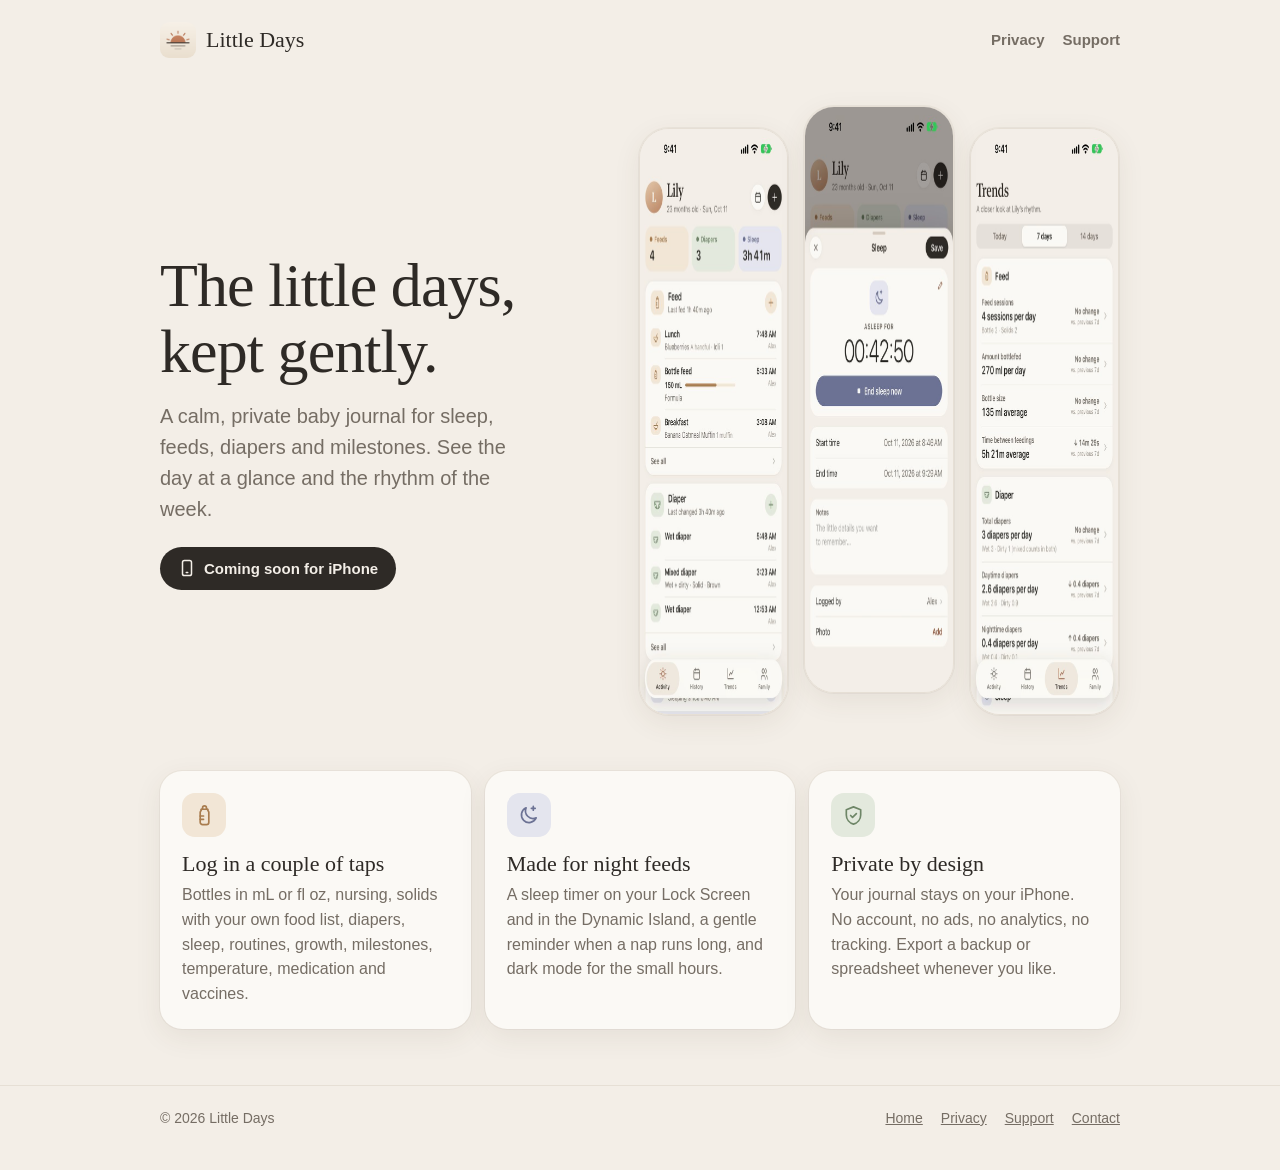
==== index.html @ df50dad7 "Update site" ====
<!doctype html>
<html lang="en">
<head>
  <meta charset="utf-8"><meta name="viewport" content="width=device-width,initial-scale=1">
  <title>Little Days · A calm, private baby journal</title>
  <meta name="description" content="Little Days is a calm, private baby journal for iPhone: sleep, feeds, diapers, growth and milestones, kept on your device.">
  <meta property="og:title" content="Little Days · A calm, private baby journal"><meta property="og:description" content="Little Days is a calm, private baby journal for iPhone: sleep, feeds, diapers, growth and milestones, kept on your device."><meta property="og:image" content="https://little-days.github.io/images/today.jpg">
  <link rel="icon" href="icon.svg" type="image/svg+xml"><link rel="apple-touch-icon" href="apple-touch-icon.png"><link rel="stylesheet" href="styles.css">
</head>
<body>
  <header class="wrap site-header"><a class="brand" href="./"><img src="apple-touch-icon.png" alt="">Little Days</a><nav><a href="privacy.html">Privacy</a><a href="support.html">Support</a></nav></header>
  <main class="wrap">
    <section class="hero">
      <div>
        <h1>The little days, kept gently.</h1>
        <p>A calm, private baby journal for sleep, feeds, diapers and milestones. See the day at a glance and the rhythm of the week.</p>
        <span class="pill"><svg viewBox="0 0 24 24" aria-hidden="true"><rect x="6" y="2" width="12" height="20" rx="2.5" fill="none" stroke="currentColor" stroke-width="2"/><path d="M11 18h2" stroke="currentColor" stroke-width="2" stroke-linecap="round"/></svg>Coming soon for iPhone</span>
      </div>
      <div class="shots"><img src="images/today.jpg" alt="Today screen with feed, diaper and sleep summaries" width="270" height="587"><img src="images/sleep.jpg" alt="Sleep timer running" width="270" height="587"><img src="images/trends.jpg" alt="Trends over seven days" width="270" height="587"></div>
    </section>
    <section class="features"><article class="feature"><div class="tile" style="background:var(--feed-t);color:var(--feed)"><svg viewBox="0 0 24 24" aria-hidden="true"><path d="M10 5.5V4a2 2 0 0 1 4 0v1.5M8.5 5.5h7"/><path d="M9 5.5 7.5 8.5V19a2.5 2.5 0 0 0 2.5 2.5h4a2.5 2.5 0 0 0 2.5-2.5V8.5L15 5.5"/><path d="M7.5 12.5H11M7.5 16H11"/></svg></div><h2>Log in a couple of taps</h2><p>Bottles in mL or fl oz, nursing, solids with your own food list, diapers, sleep, routines, growth, milestones, temperature, medication and vaccines.</p></article><article class="feature"><div class="tile" style="background:var(--sleep-t);color:var(--sleep)"><svg viewBox="0 0 24 24" aria-hidden="true"><path d="M20 14.5A8 8 0 0 1 9.5 4a8 8 0 1 0 10.5 10.5Z"/><path d="M17 2.5v4M15 4.5h4"/></svg></div><h2>Made for night feeds</h2><p>A sleep timer on your Lock Screen and in the Dynamic Island, a gentle reminder when a nap runs long, and dark mode for the small hours.</p></article><article class="feature"><div class="tile" style="background:var(--diaper-t);color:var(--diaper)"><svg viewBox="0 0 24 24" aria-hidden="true"><path d="M12 3 4.5 6v5.5c0 4.6 3.2 8.4 7.5 9.5 4.3-1.1 7.5-4.9 7.5-9.5V6Z"/><path d="m9 12 2 2 4-4"/></svg></div><h2>Private by design</h2><p>Your journal stays on your iPhone. No account, no ads, no analytics, no tracking. Export a backup or spreadsheet whenever you like.</p></article></section>
  </main>
  <footer class="site-footer"><div class="wrap"><span>© 2026 Little Days</span><nav><a href="./">Home</a><a href="privacy.html">Privacy</a><a href="support.html">Support</a><a href="mailto:littledays@proton.me">Contact</a></nav></div></footer>
</body>
</html>
---- styles.css ----
/* Little Days public site. Mirrors the app's tokens (dist/styles.css). */
:root {
  color-scheme: light dark;
  --bg: #f3eee7;
  --surface: #fbf9f5;
  --surface-2: #eee8df;
  --ink: #2e2a26;
  --ink-2: #756d64;
  --line: #e6dfd5;
  --accent-ink: #94573a;
  --accent-soft: #f1e3d9;
  --feed: #a97c4e; --feed-t: #f2e6d6;
  --diaper: #6e8667; --diaper-t: #e3e9dd;
  --sleep: #6c7294; --sleep-t: #e4e5ee;
  --shadow: 0 0 0 1px rgb(80 60 40 / 5%), 0 8px 28px rgb(80 60 40 / 8%);
  --font: -apple-system, BlinkMacSystemFont, "SF Pro Text", "Segoe UI", Roboto, "Helvetica Neue", Arial, sans-serif;
  --font-display: ui-serif, "New York", "Iowan Old Style", "Palatino Linotype", Georgia, serif;
}
@media (prefers-color-scheme: dark) {
  :root {
    --bg: #171513;
    --surface: #221f1c;
    --surface-2: #2d2925;
    --ink: #efe8de;
    --ink-2: #ada397;
    --line: #332e29;
    --accent-ink: #e09c7a;
    --accent-soft: #3a2a21;
    --feed: #d3a574; --feed-t: #3a2f24;
    --diaper: #9bb393; --diaper-t: #2a3128;
    --sleep: #a3a9cc; --sleep-t: #2a2c38;
    --shadow: 0 0 0 1px rgb(255 245 230 / 5%);
  }
}
* { box-sizing: border-box; }
html { -webkit-text-size-adjust: 100%; }
body { margin: 0; background: var(--bg); color: var(--ink); font: 17px/1.55 var(--font); -webkit-font-smoothing: antialiased; }
a { color: var(--accent-ink); }
img { max-width: 100%; }
.wrap { max-width: 1000px; margin: 0 auto; padding: 0 20px; }
.narrow { max-width: 720px; }

.site-header { display: flex; align-items: center; justify-content: space-between; gap: 16px; padding-top: 22px; padding-bottom: 22px; }
.brand { display: flex; align-items: center; gap: 10px; color: var(--ink); font: 500 22px var(--font-display); text-decoration: none; }
.brand img { width: 36px; height: 36px; border-radius: 9px; }
.site-header nav { display: flex; gap: 18px; font-size: 15px; font-weight: 600; }
.site-header nav a { color: var(--ink-2); text-decoration: none; }
.site-header nav a:hover, .site-header nav a[aria-current] { color: var(--ink); }

.hero { display: grid; gap: 40px; align-items: center; padding: 28px 0 56px; }
.hero h1 { margin: 0 0 16px; font: 400 clamp(40px, 6.2vw, 62px)/1.06 var(--font-display); letter-spacing: -.015em; }
.hero p { margin: 0 0 22px; max-width: 34ch; color: var(--ink-2); font-size: 20px; }
.pill { display: inline-flex; align-items: center; gap: 8px; padding: 10px 18px; border-radius: 999px; background: var(--ink); color: var(--bg); font-size: 15px; font-weight: 600; }
.pill svg { width: 18px; height: 18px; }
.shots { display: flex; justify-content: center; gap: 16px; }
.shots img { width: min(31%, 230px); border-radius: 30px; box-shadow: var(--shadow); border: 1px solid var(--line); }
.shots img:nth-child(2) { transform: translateY(-22px); }

.features { display: grid; gap: 14px; padding-bottom: 56px; }
.feature { padding: 22px; border-radius: 22px; background: var(--surface); box-shadow: var(--shadow); }
.feature .tile { display: grid; place-items: center; width: 44px; height: 44px; margin-bottom: 14px; border-radius: 13px; }
.feature .tile svg { width: 23px; height: 23px; fill: none; stroke: currentColor; stroke-width: 1.75; stroke-linecap: round; stroke-linejoin: round; }
.feature h2 { margin: 0 0 6px; font: 500 22px var(--font-display); }
.feature p { margin: 0; color: var(--ink-2); font-size: 16px; }

.doc { padding-top: 12px; padding-bottom: 56px; }
.doc h1 { margin: 8px 0 4px; font: 400 40px/1.1 var(--font-display); letter-spacing: -.01em; }
.doc .meta { margin: 0 0 22px; color: var(--ink-2); font-size: 15px; }
.doc .lead { font-size: 19px; color: var(--ink); }
.doc h2 { margin: 30px 0 6px; font: 500 21px/1.3 var(--font-display); }
.doc p, .doc li { color: var(--ink-2); }
.doc li + li { margin-top: 6px; }
.card { margin-top: 22px; padding: 6px 22px 20px; border-radius: 22px; background: var(--surface); box-shadow: var(--shadow); }
.contact { margin-top: 18px; padding: 16px 20px; border-radius: 18px; background: var(--accent-soft); color: var(--ink); }
.contact p { margin: 0; color: var(--ink); }
.contact small { display: block; margin-top: 6px; color: var(--ink-2); font-size: 14px; }

.site-footer { padding: 22px 0 40px; border-top: 1px solid var(--line); color: var(--ink-2); font-size: 14px; }
.site-footer .wrap { display: flex; flex-wrap: wrap; justify-content: space-between; gap: 12px; }
.site-footer nav { display: flex; gap: 18px; }
.site-footer a { color: var(--ink-2); }

@media (min-width: 820px) {
  .hero { grid-template-columns: 1fr 1.1fr; padding-top: 48px; }
  .features { grid-template-columns: repeat(3, 1fr); }
}
@media (max-width: 480px) {
  .site-header nav { gap: 14px; }
  .shots { gap: 10px; }
  .shots img { border-radius: 20px; }
}
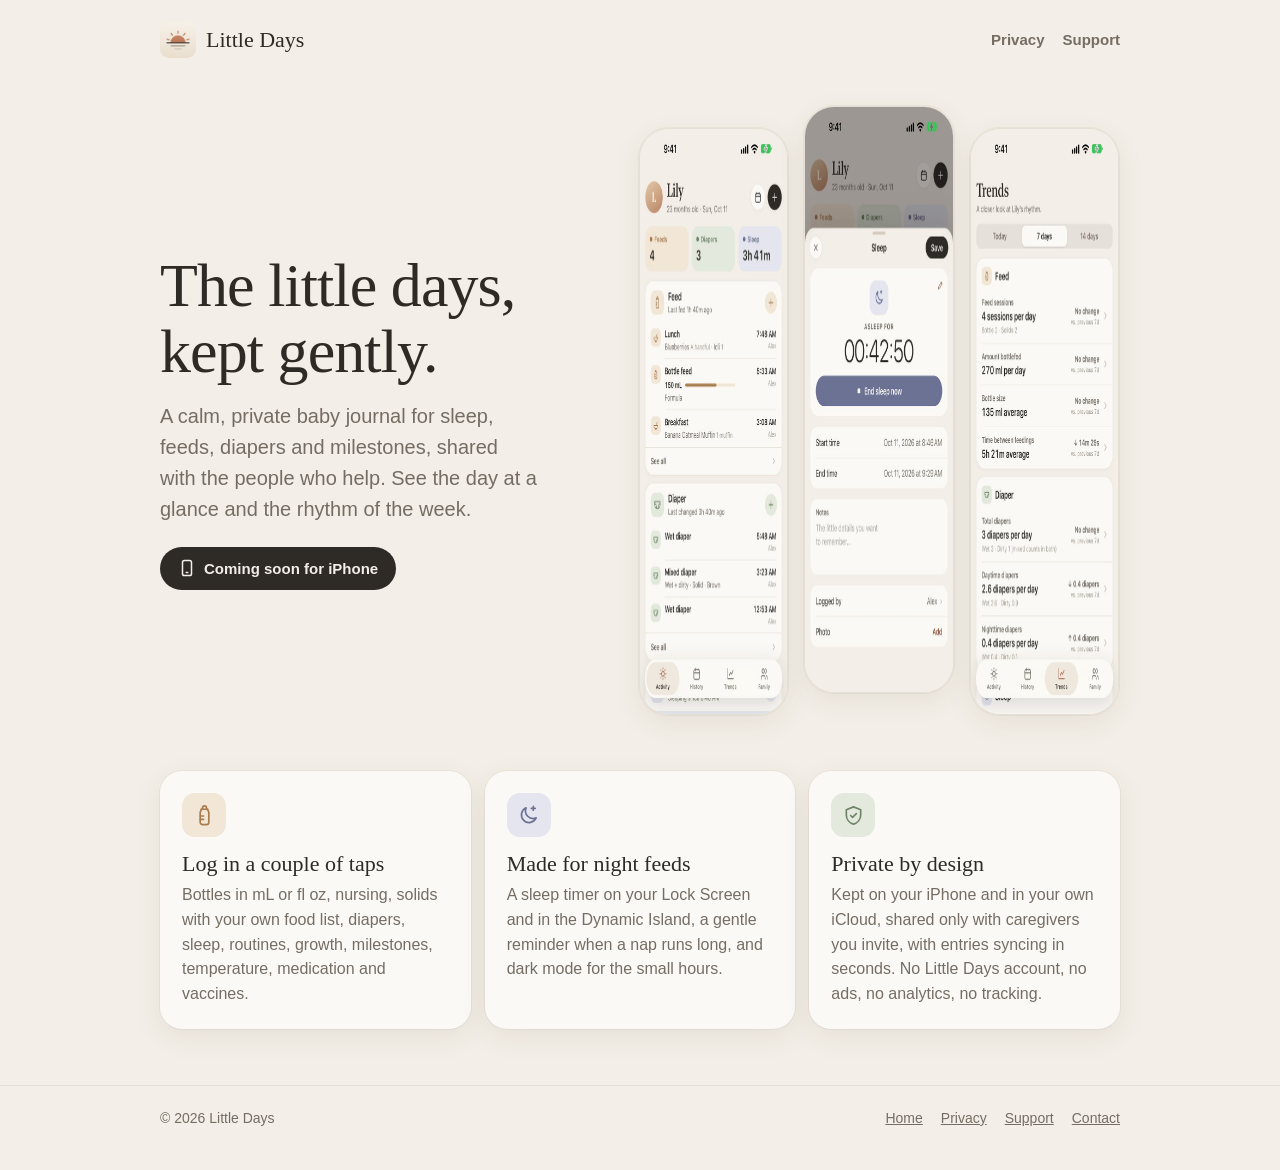
==== commit 097e7250: "Update site" ====
--- a/index.html
+++ b/index.html
@@ -13,12 +13,12 @@
     <section class="hero">
       <div>
         <h1>The little days, kept gently.</h1>
-        <p>A calm, private baby journal for sleep, feeds, diapers and milestones. See the day at a glance and the rhythm of the week.</p>
+        <p>A calm, private baby journal for sleep, feeds, diapers and milestones, shared with the people who help. See the day at a glance and the rhythm of the week.</p>
         <span class="pill"><svg viewBox="0 0 24 24" aria-hidden="true"><rect x="6" y="2" width="12" height="20" rx="2.5" fill="none" stroke="currentColor" stroke-width="2"/><path d="M11 18h2" stroke="currentColor" stroke-width="2" stroke-linecap="round"/></svg>Coming soon for iPhone</span>
       </div>
       <div class="shots"><img src="images/today.jpg" alt="Today screen with feed, diaper and sleep summaries" width="270" height="587"><img src="images/sleep.jpg" alt="Sleep timer running" width="270" height="587"><img src="images/trends.jpg" alt="Trends over seven days" width="270" height="587"></div>
     </section>
-    <section class="features"><article class="feature"><div class="tile" style="background:var(--feed-t);color:var(--feed)"><svg viewBox="0 0 24 24" aria-hidden="true"><path d="M10 5.5V4a2 2 0 0 1 4 0v1.5M8.5 5.5h7"/><path d="M9 5.5 7.5 8.5V19a2.5 2.5 0 0 0 2.5 2.5h4a2.5 2.5 0 0 0 2.5-2.5V8.5L15 5.5"/><path d="M7.5 12.5H11M7.5 16H11"/></svg></div><h2>Log in a couple of taps</h2><p>Bottles in mL or fl oz, nursing, solids with your own food list, diapers, sleep, routines, growth, milestones, temperature, medication and vaccines.</p></article><article class="feature"><div class="tile" style="background:var(--sleep-t);color:var(--sleep)"><svg viewBox="0 0 24 24" aria-hidden="true"><path d="M20 14.5A8 8 0 0 1 9.5 4a8 8 0 1 0 10.5 10.5Z"/><path d="M17 2.5v4M15 4.5h4"/></svg></div><h2>Made for night feeds</h2><p>A sleep timer on your Lock Screen and in the Dynamic Island, a gentle reminder when a nap runs long, and dark mode for the small hours.</p></article><article class="feature"><div class="tile" style="background:var(--diaper-t);color:var(--diaper)"><svg viewBox="0 0 24 24" aria-hidden="true"><path d="M12 3 4.5 6v5.5c0 4.6 3.2 8.4 7.5 9.5 4.3-1.1 7.5-4.9 7.5-9.5V6Z"/><path d="m9 12 2 2 4-4"/></svg></div><h2>Private by design</h2><p>Your journal stays on your iPhone. No account, no ads, no analytics, no tracking. Export a backup or spreadsheet whenever you like.</p></article></section>
+    <section class="features"><article class="feature"><div class="tile" style="background:var(--feed-t);color:var(--feed)"><svg viewBox="0 0 24 24" aria-hidden="true"><path d="M10 5.5V4a2 2 0 0 1 4 0v1.5M8.5 5.5h7"/><path d="M9 5.5 7.5 8.5V19a2.5 2.5 0 0 0 2.5 2.5h4a2.5 2.5 0 0 0 2.5-2.5V8.5L15 5.5"/><path d="M7.5 12.5H11M7.5 16H11"/></svg></div><h2>Log in a couple of taps</h2><p>Bottles in mL or fl oz, nursing, solids with your own food list, diapers, sleep, routines, growth, milestones, temperature, medication and vaccines.</p></article><article class="feature"><div class="tile" style="background:var(--sleep-t);color:var(--sleep)"><svg viewBox="0 0 24 24" aria-hidden="true"><path d="M20 14.5A8 8 0 0 1 9.5 4a8 8 0 1 0 10.5 10.5Z"/><path d="M17 2.5v4M15 4.5h4"/></svg></div><h2>Made for night feeds</h2><p>A sleep timer on your Lock Screen and in the Dynamic Island, a gentle reminder when a nap runs long, and dark mode for the small hours.</p></article><article class="feature"><div class="tile" style="background:var(--diaper-t);color:var(--diaper)"><svg viewBox="0 0 24 24" aria-hidden="true"><path d="M12 3 4.5 6v5.5c0 4.6 3.2 8.4 7.5 9.5 4.3-1.1 7.5-4.9 7.5-9.5V6Z"/><path d="m9 12 2 2 4-4"/></svg></div><h2>Private by design</h2><p>Kept on your iPhone and in your own iCloud, shared only with caregivers you invite, with entries syncing in seconds. No Little Days account, no ads, no analytics, no tracking.</p></article></section>
   </main>
   <footer class="site-footer"><div class="wrap"><span>© 2026 Little Days</span><nav><a href="./">Home</a><a href="privacy.html">Privacy</a><a href="support.html">Support</a><a href="mailto:littledays@proton.me">Contact</a></nav></div></footer>
 </body>
